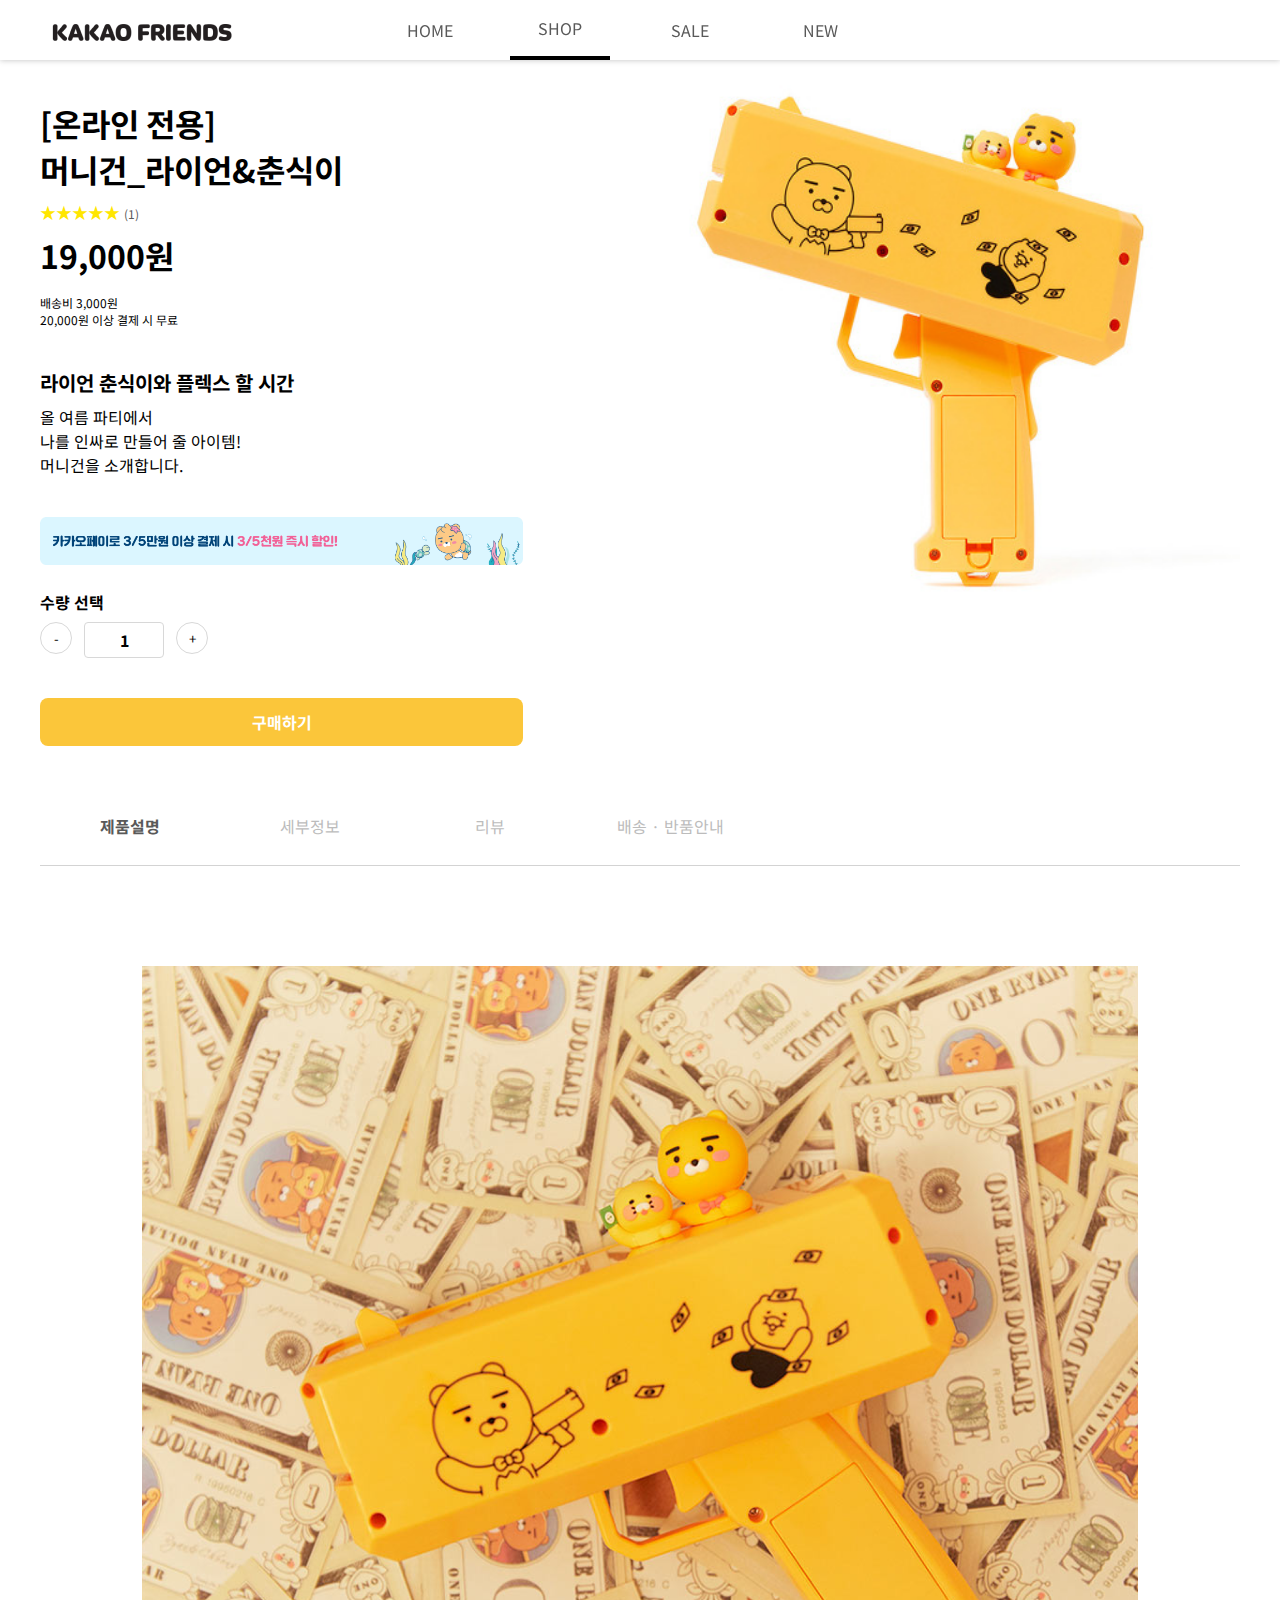
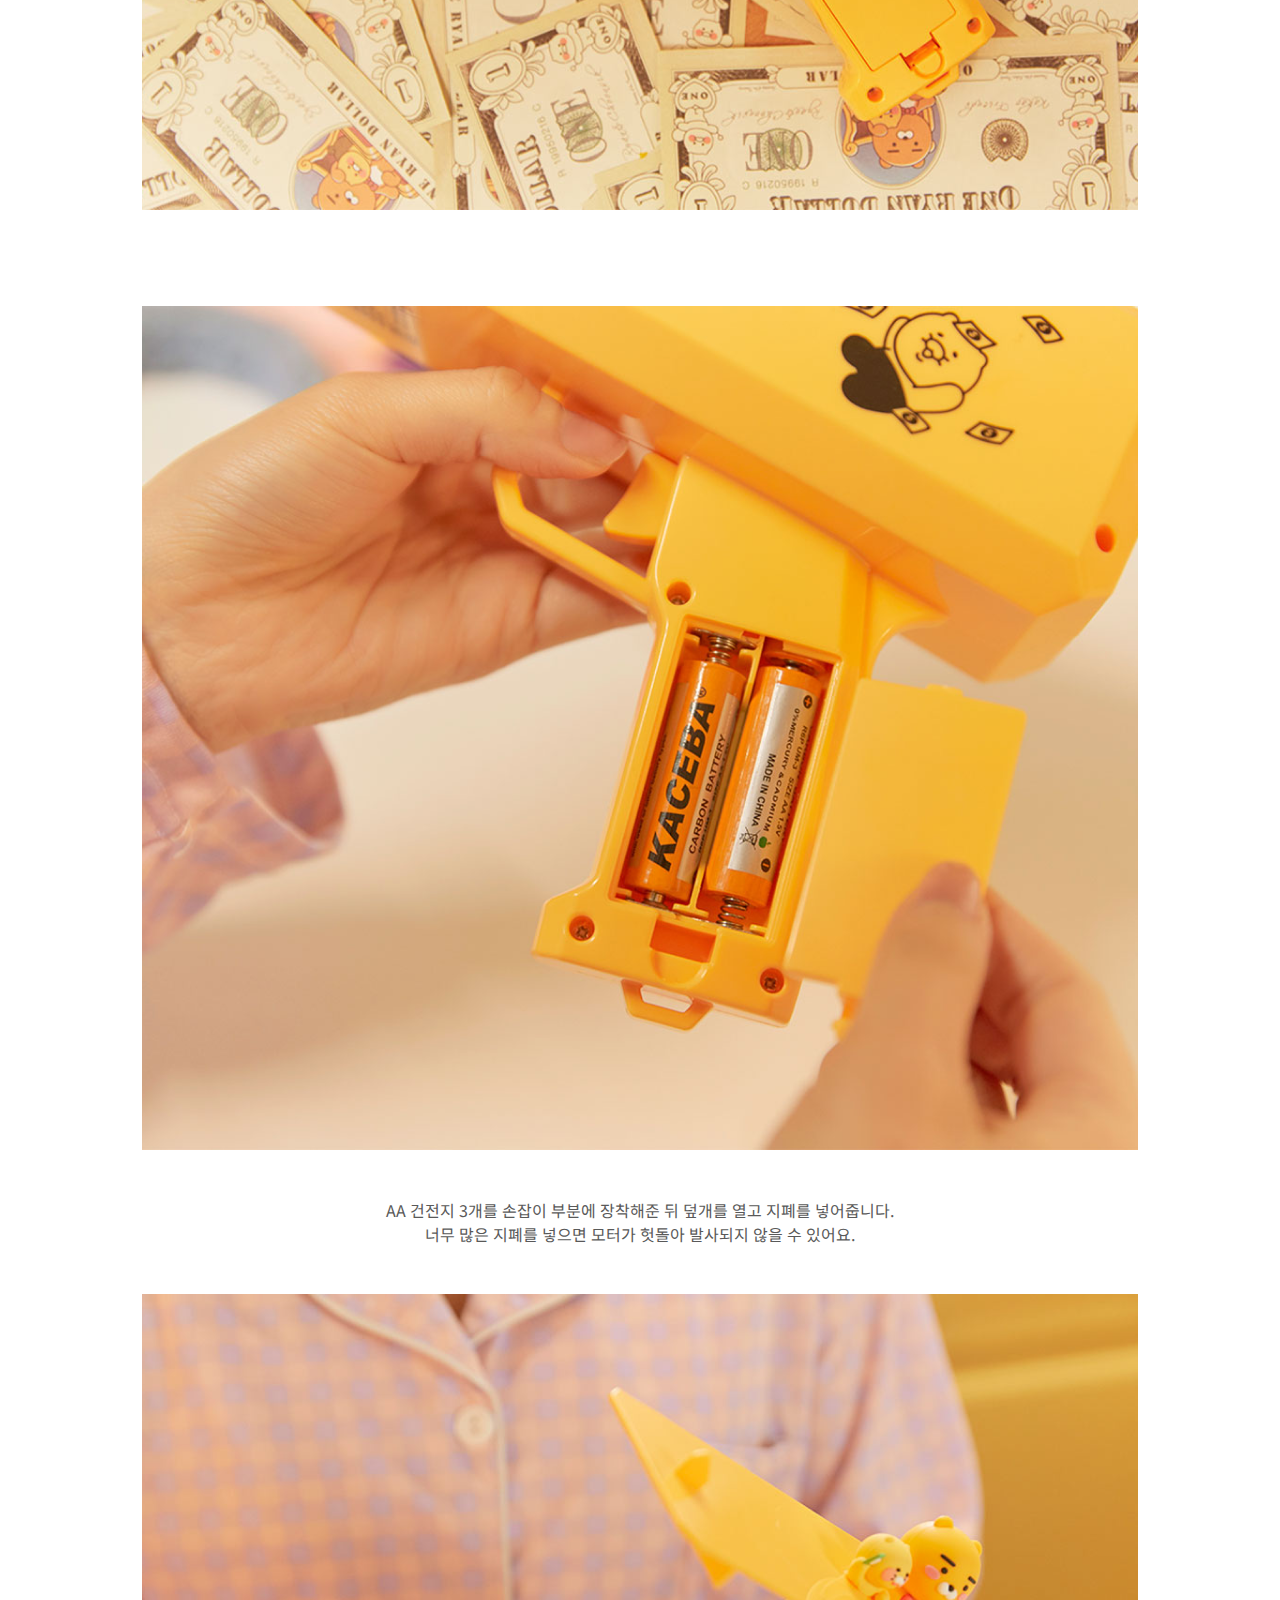
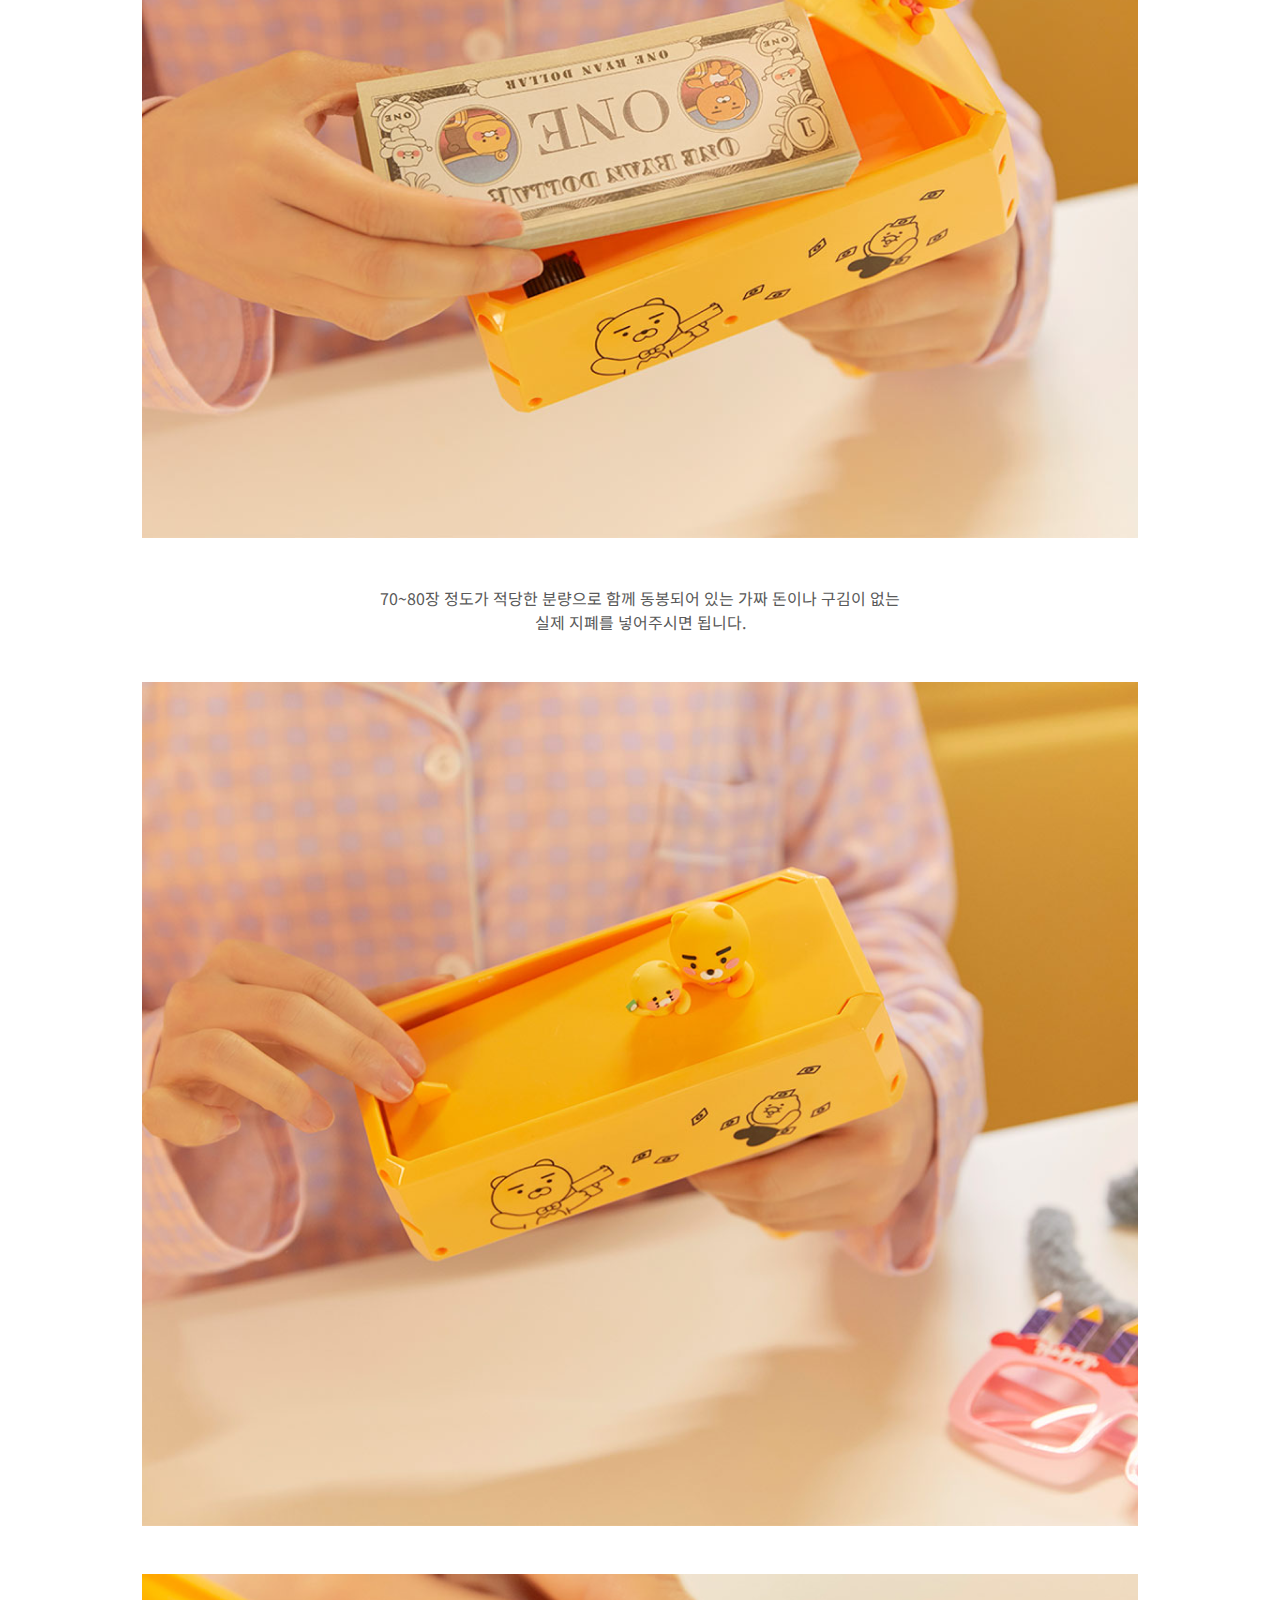
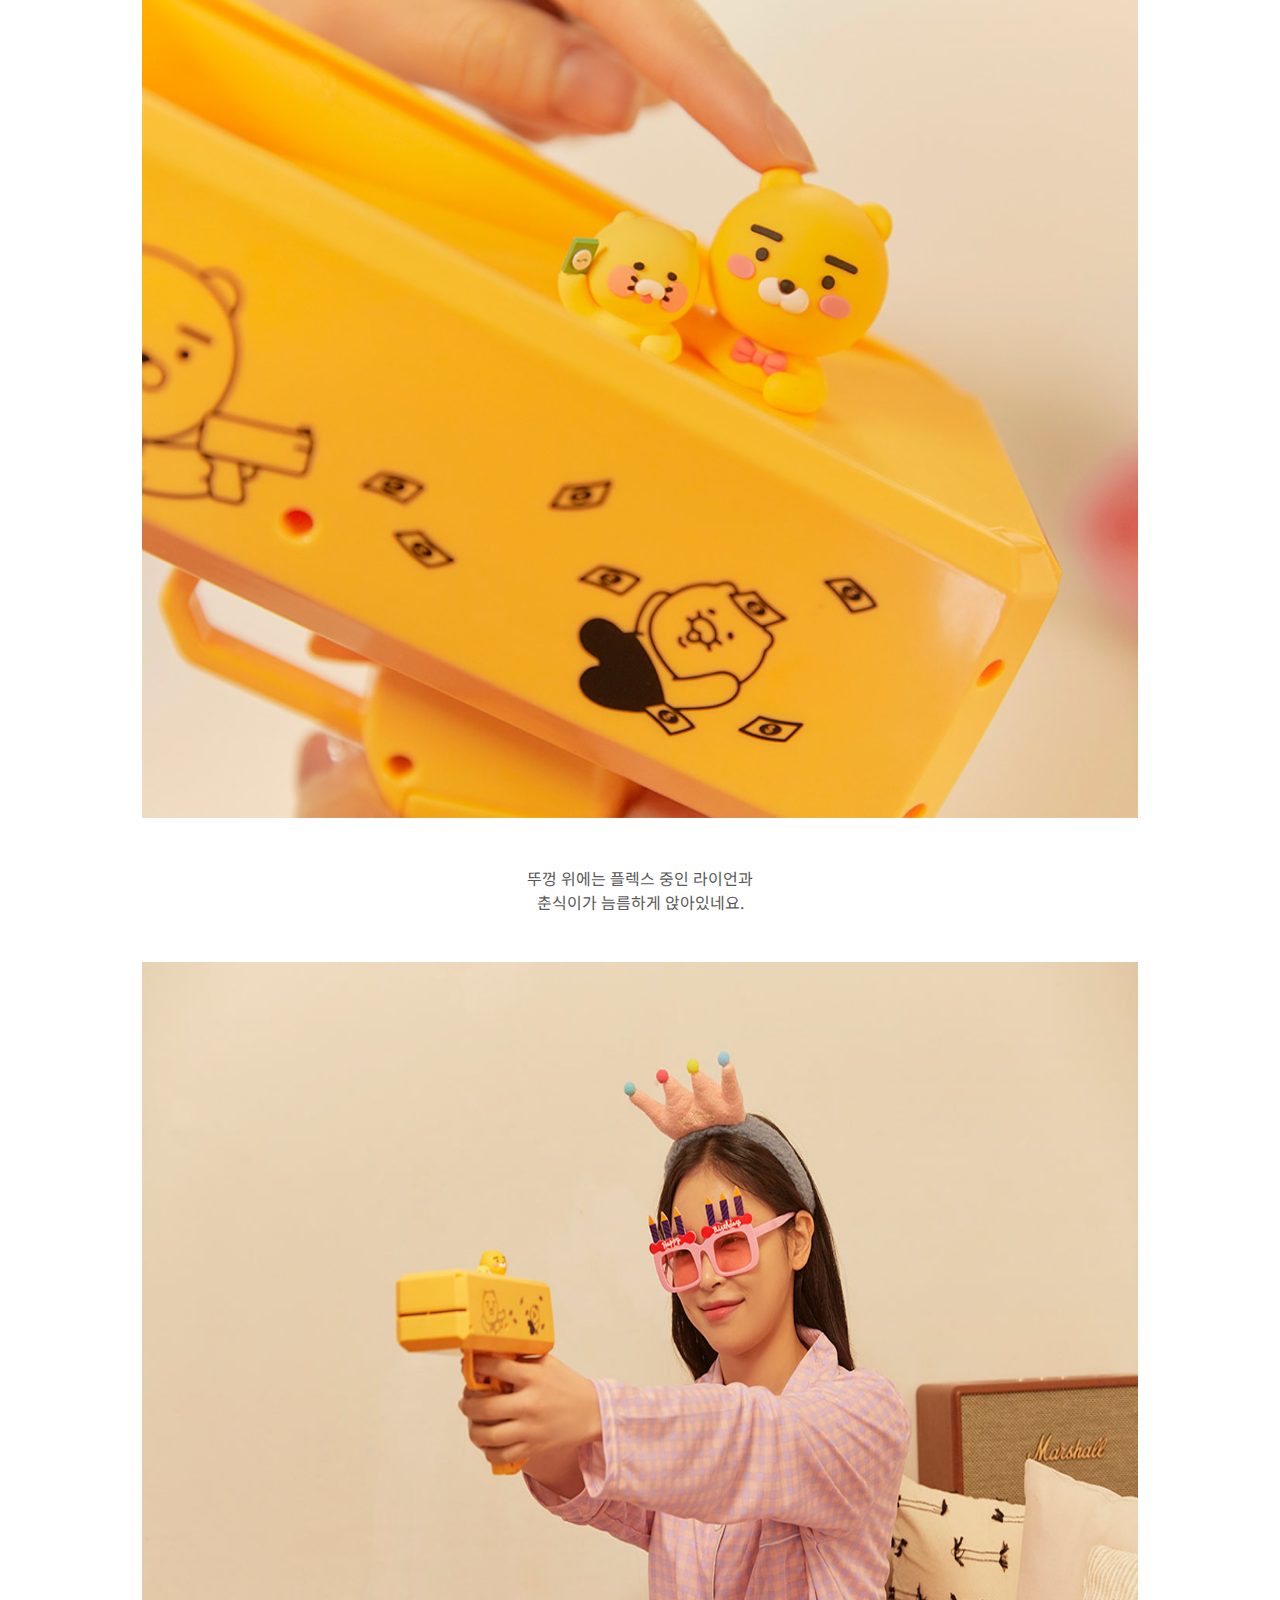
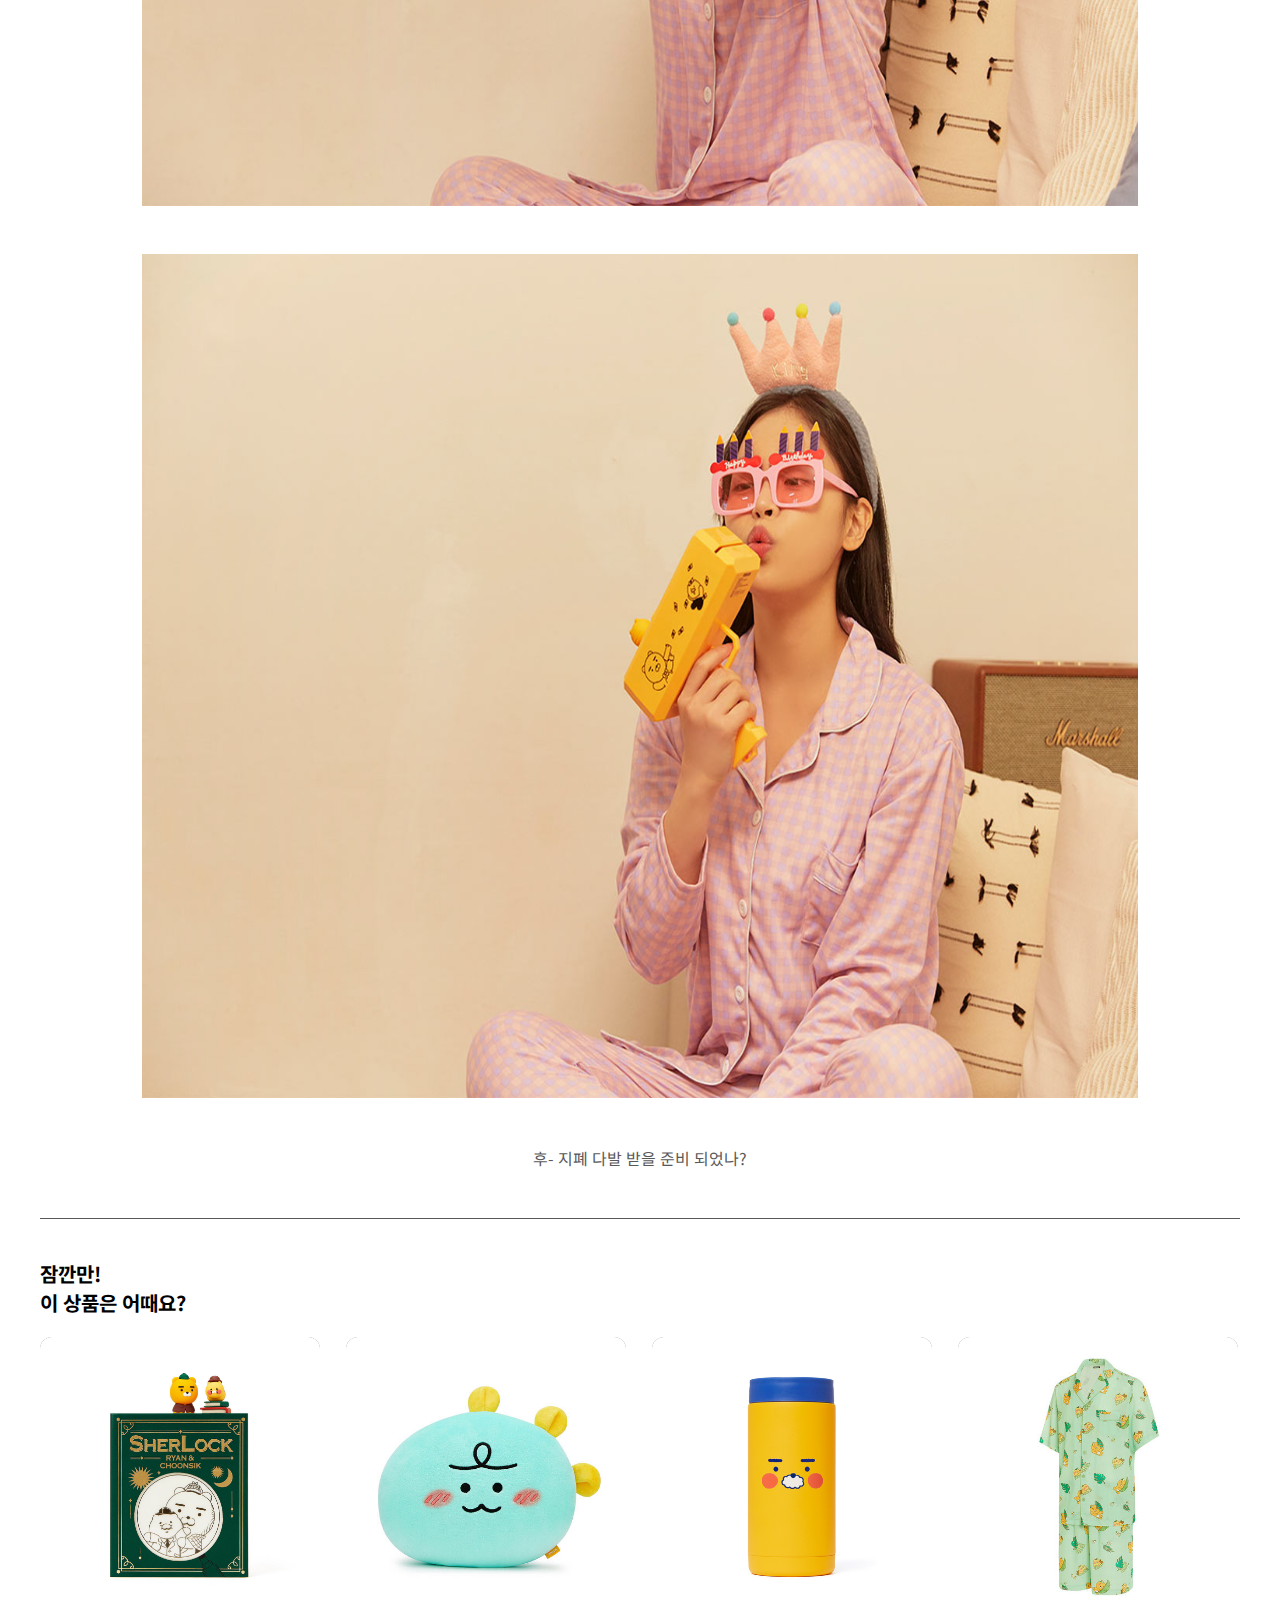
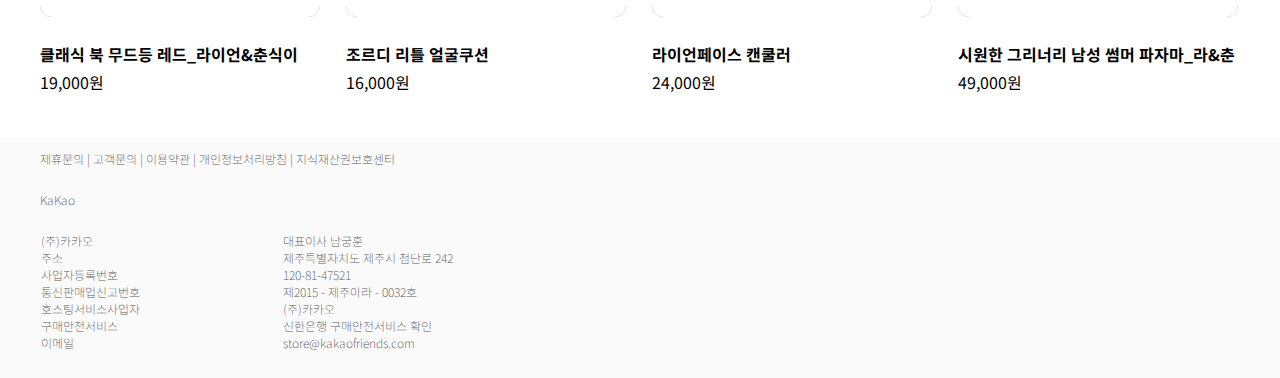
==== product-detail.html @ ec7b645e "Add files via upload" ====
<!DOCTYPE html>
<html lang="en">
<head>
    <meta charset="UTF-8">
    <meta http-equiv="X-UA-Compatible" content="IE=edge">
    <meta name="viewport" content="width=device-width, initial-scale=1.0">
    <title>카카오 프렌즈샵</title>
    <link rel="stylesheet" href="./style.css">
    <link rel="preconnect" href="https://fonts.googleapis.com">
<link rel="preconnect" href="https://fonts.gstatic.com" crossorigin>
<link href="https://fonts.googleapis.com/css2?family=Noto+Sans+KR:wght@100;300;400;500;700&display=swap" rel="stylesheet">
<link rel="shortcut icon" href="favicon.ico" type="image/x-icon">
<link rel="icon" href="favicon.ico" type="image/x-icon">
</head>
<body>
    <nav class="detailPage-nav">
        <img src="./assets/img_logo.png" alt="logo" class="logo">
        <div class="nav-a-group">
            <a href="./index.html">HOME</a>
            <a href="./product-list.html" class="now-page">SHOP</a>
            <a href="#">SALE</a>
            <a href="#">NEW</a>
        </div>
    </nav>
    <section class="hero-ProductInfo-main">
       <div class="Product-textinfo">
        <div class="product-title">
            <h1>[온라인 전용] <br/>
                머니건_라이언&춘식이</h1>
                <div class="product-grade">★★★★★ <span>(1)</span></div>
                <h3 class="product-price">19,000원</h3>
                <div class="product-deliverPrice">
                    배송비 3,000원 <br/>
                    20,000원 이상 결제 시 무료
                </div>
           </div>
    
            <div class="product-desc">
                <h4>
                    라이언 춘식이와 플렉스 할 시간
                </h4>
                <p>
                    올 여름 파티에서 <br/>
                    나를 인싸로 만들어 줄 아이템! <br/>
                    머니건을 소개합니다.
                </p>
            </div>

            <div class="eventbanner">
                <img src="./assets/img_eventbanner.png" alt="">
            </div>
            
            <div class="Select-quantity">
                <span>수량 선택</span>
                <div class="product-number-ControlBtn">
                    <button class="btn-minus" id="minusBtn">-</button>
                    <div class="number" id="result">1</div>
                    <button class="btn-plus" id="plusBtn">+</button>
                </div>
            </div>

    
            <button class="button-buy">구매하기</button>
       </div>
       <div class="product-imginfo">
           <img src="./assets/img_product0.jpg" alt="">
       </div>
    </section>

    <section class="ProductInfo-sub">
        <div class="sub-navbar">
            <a href="#">제품설명</a>
            <a href="#">세부정보</a>
            <a href="#">리뷰</a>
            <a href="#">배송 · 반품안내</a>
        </div>

        <div class="sub-desc">
            <div class="img-desc-set">
                <img src="./assets/img_detailPage1.png" alt="">
                <p>
                </p>
                <img src="./assets/img_detailPage2.png" alt="">
                <p>AA 건전지 3개를 손잡이 부분에 장착해준 뒤 덮개를 열고 지폐를 넣어줍니다.<br />
                    너무 많은 지폐를 넣으면 모터가 헛돌아 발사되지 않을 수 있어요.</p>
                <img src="./assets/img_detailPage3.png" alt="">
                <p>70~80장 정도가 적당한 분량으로
                    함께 동봉되어 있는 가짜 돈이나 구김이 없는 <br/>
                    실제 지폐를 넣어주시면 됩니다.</p> 
                <img src="./assets/img_detailPage4.png" alt="">
                <img src="./assets/img_detailPage5.png" alt="">
                <p>뚜껑 위에는 플렉스 중인 라이언과 <br/>
                    춘식이가 늠름하게 앉아있네요.</p> 
                <img src="./assets/img_detailPage7.jpg" alt="" class="minSizeimg">
                <img src="./assets/img_detailPage6.jpg" alt="" class="minSizeimg">
                <p>후- 지폐 다발 받을 준비 되었나?
                </p> 
            </div>

            <div class="product-recommend">
                <h3 class="recommendTitle">잠깐만! <br/>
                이 상품은 어때요?</h3>
                <div class="product-group">
                    <div class="product">
                        <img src="./assets/img_product2.png" alt="" >
                        <h3 class="product-name">클래식 북 무드등 레드_라이언&춘식이</h3>
                        <p>19,000원</p>
                    </div>
    
                    <div class="product">
                        <img src="./assets/img_product11.jpg" alt="" >
                        <h3 class="product-name">조르디 리틀 얼굴쿠션</h3>
                        <p>16,000원</p>
                    </div>
    
                    <div class="product">
                        <img src="./assets/img_product3.png" alt="" >
                        <h3 class="product-name">라이언페이스 캔쿨러</h3>
                        <p>24,000원</p>
                    </div>
    
                    <div class="product">
                        <img src="./assets/img_product7.jpg" alt="" >
                        <h3 class="product-name">시원한 그리너리 남성 썸머 파자마_라&춘</h3>
                        <p>49,000원</p>
                    </div>
                </div>
       
                </div> 
            </div>
        </div>
    </section>
    <footer>
        <p>
            제휴문의 | 고객문의 | 이용약관 | 개인정보처리방침 | 지식재산권보호센터
        </p>
        <p> KaKao </p>
     <div class="footer-bottom-contents">
        <p class="title">
            (주)카카오<br/>
            주소<br/>
            사업자등록번호<br/>
            통신판매업신고번호<br/>
            호스팅서비스사업자<br/>
            구매안전서비스<br/>
            이메일
         </p>
         <p class="desc">
            대표이사 남궁훈<br/>
            제주특별자치도 제주시 첨단로 242<br/>
            120-81-47521<br/>
            제2015 - 제주아라 - 0032호<br/>
            (주)카카오<br/>
            신한은행 구매안전서비스 확인<br/>
            store@kakaofriends.com
         </p>
     </div>
    </footer>

    <script>
        const minusButton = document.getElementById('minusBtn')
        const plusButton = document.getElementById('plusBtn')
        const result = document.getElementById('result')

        let number = 1;

        plusButton.addEventListener("click", function(){
            number = number + 1;
            result.innerHTML = number;
        })

        minusButton.addEventListener("click", function(){
            number = number - 1;
            result.innerHTML = number;
        })
    </script>
</body>
</html>
---- style.css ----
*{
    margin: 0;
    padding: 0;
    box-sizing: border-box;
    font-family: 'Noto Sans KR', sans-serif;
}

body{
    overflow-x: hidden;
}

hr{
    margin-bottom: 40px;
}

.section-line{
    width: 100vw;
    height: 20px;
    background-color: #D9D9D9;

    margin-bottom: 100px;
}

/* [mainPageCss] */

nav {
    width: 100vw;
    height: 60px;
    display: flex;
    align-items: center;
    justify-content: center;
    position: fixed;
    background-color: #fff;
    box-shadow: 0px 0px 6px rgba(0, 0, 0, 0.25);
}

.logo {
    position: absolute;
    top: 4px;
    left: 40px;
}

nav a {
    display: flex;
    align-items: center;
    justify-content: center;
    width: 100px;
    height: 60px;
    text-decoration: none;
    text-align: center;
    font-size: 16px;
    color: #595959;
    flex-direction: column;
    margin-right: 30px;
    transition: all 200ms;
}

.now-page{
    border-bottom: 4px solid #000;
}

nav a:hover{
    border-bottom: 4px solid #000;
    color: #000;
}

.nav-a-group{
    display: flex;
    align-items: center;
    justify-content: center;
}



.banner{
    width: 100vw;
    width: 100vw;
    height: 428px;
    background-image: url(./assets/img_banner.png);
    background-position: center center;
    padding-top: 56px;
    margin-bottom: 44px;
}

.shopbanner{
    width: 100vw;
    height: 428px;
    background-image: url(./assets/img_shopbanner.png);
    background-position: cover;
    background-size: 100% 100%;
    padding-top: 60px;
    margin-bottom: 44px;
}

.shopbannerTitle{
    width: 100vw;
    max-width: 1200px;
    margin-left: auto;
    margin-right: auto;
    text-align: left;
    font-size: 28px;
    color: #fff;
    font-weight: 400;
    padding-top: 32px;
}

.shopbannerTitle span {
    font-weight: 700;
}

.bannerTitle{
    text-align: center;
    font-size: 20px;
    color: #7D7D7D;
    font-weight: 400;
    padding-top: 44px;
}

.bannerTitle span {
    font-size: 28px;
    color: #000;
    font-weight: 700;
}

.section1,
.section2,
.section3{
    max-width: 1200px;
    margin-right: auto;
    margin-left: auto;
}


.section3TItle{
    font-size: 40px;
    text-align: center;
    margin-bottom: 12px;
}

.hero-header-title h1{
    font-size: 28px;
    text-align: center;
    margin-top: 100px;
    margin-bottom: 48px;
}

.Product-Cards{
    display: flex;
    margin-bottom: 60px;
}

.Product-card{
    margin-right: 30px;
    margin-bottom: 36px;    
}

.Product-card img{
    width: 380px;
    height: 380px;
    margin-bottom: 8px;
    cursor: pointer;
}

.Product-card h2{
    font-size: 20px;
    margin-bottom: 4px;
}

.Product-card p {
    font-size: 16px;
    max-width: 377px;
}

.section1 a,
.section2 a,
.section3 a{
    display: flex;
    align-items: center;
    justify-content: center;

    width: 380px;
    height: 60px;

    margin-left: auto;
    margin-right: auto;
    margin-bottom: 100px;

    color: #937474;
    font-weight: 600px;
    text-align: center;
    text-decoration: none;

    border: 2px solid #937474;
    border-radius: 8px;

    transition: all 200ms;
}

.section1 a:hover,
.section2 a:hover,
.section3 a:hover{
    background-color: #937474;
    color: #fff;
}


.friends-info-title{
    text-align: center;
    margin-bottom: 40px;
}

.friends-info-title h1{
    font-size: 28px;
    margin-bottom: 20px;
}

iframe{
    width: 782px;
    height: 440px;
    
    margin-top: 40px;
    margin-bottom: 40px;
}

.friend-ProfileCards{
    max-width: 1200px;
    margin-bottom: 60px;

    display: flex;
    flex-wrap: wrap;
    align-items: center;
    justify-content: center;

}

.profile-card{
    margin-left: 10px;
    margin-right: 10px;
    margin-bottom: 28px;

    cursor: pointer;
}


.profile-card img{
    display: block;
    width: 175px;
    height: 175px;
    border-radius: 200px;
    margin-bottom: 20px;
    transition: all 200ms;
}

.profile-card img:hover{
    width: 180px;
    height: 180px;
    filter: drop-shadow(-4px -2px 10px rgba(0, 0, 0, 0.25)) drop-shadow(2px 4px 10px rgba(0, 0, 0, 0.25));
}

.profile-card p {
    font-size: 18px;
    text-align: center;
    font-weight: 700;
    color: #2D2D2D;
}


.section3TItle{
    margin-bottom: 20px;
}

.ShopDesc{
    text-align: center;
    margin-bottom: 60px;
}

.product-group{
    display: flex;
}

.product-info{
    max-width: 380px;
    margin-right: 30px;
    margin-bottom: 100px;

    cursor: pointer;
}

.product-img{
    background-image: url(./assets/img_shopProduct1.png);
    width: 380px;
    height: 520px;
    background-color: grey;
    border-radius: 12px;
    margin-bottom: 24px;
    background-repeat: no-repeat;
    background-position: center;
    background-size: cover;
    transition: all 500ms;
}

.img-2{
    background-image: url(./assets/img_shopProduct2.png);
}

.img-2:hover{
    background-image: url(./assets/img_shopProduct2-2.jpg);
}

.img-3{
    background-image: url(./assets/img_shopProduct3.png);
}

.img-3:hover{
    background-image: url(./assets/img_shopProduct3-2.jpg);
}


.img-1:hover{
    background-image: url(./assets/img_shopProduct1-2.jpg);
    background-size: cover;
    background-position: center;
}

.product-info img{
    width: 380px;
    height: 520px;
    background-color: grey;
    border-radius: 12px;
    margin-bottom: 24px;
}

.product-name{
    font-size: 20px;
    margin-bottom: 4px;
    font-weight: 700;
}

.price {
    font-size: 16px;
    text-align: left;
}

.section3 a {
    margin-bottom: 180px;
}

footer {
    width: 100vw;
    height: 240px;
    background-color: #FAFAFA;
}

footer p{
    max-width: 1200px;
    margin-left: auto;
    margin-right: auto;
    font-size: 12px;
    font-weight: 200;
    padding-top: 12px;
    color: #595959;
    margin-bottom: 12px;
}

.footer-bottom-contents{
    display: flex;
    align-items: start;
    justify-content: start;
    max-width: 1200px;
    margin-left: auto;
    margin-right: auto;
}

.title,.desc {
    width: 20%;
    margin-left: 1px;
    margin-right: 1px;
}

/* [ProductListPage Css] */

.Product-list{
    max-width: 1200px;
    margin-left: auto;
    margin-right: auto;
    margin-right: auto;
}

.Product-list h1{
    font-size: 28px;
    margin-bottom: 12px;
}

.Search-filter-flex{
    display: flex;
}

.Search {
    position: relative;
    width: 50%;
    height: 36px;
    display: flex;
    align-items: center;
    justify-content: end;
}

.Search input{
    width: 380px;
    height: 100%;
    border: solid 1px #5A5A5A;
    color: #5A5A5A;
    border-radius: 12px;
    padding-left: 12px;
}

.Search img{
    position: absolute;
    right: 12px;
    top: 6px;
}

.Product-filter{
    width: 50%;
    margin-bottom: 12px;
    display: flex;
    text-decoration: none;
}

.now-Select{
    color: #000;
    font-weight: 700;
    display: block;
    text-decoration: none;
}

.non-select{
    display: block;
    text-decoration: none;
    margin-bottom: 28px;
    color: #989898;
    transition: all 200ms;
}

.non-select:hover{
    color: #000;
    font-weight: 700;
}

.Product-filter span{
    color: #989898;
    margin-left: 4px;
    margin-right: 4px;
}


.product{
    max-width: 380px;
    margin-right: 30px;
    margin-bottom: 100px;
}

.product img{
    width: 280px;
    height: 280px;
    background-color: grey;
    border-radius: 12px;
    margin-bottom: 20px;

    transition: all 200ms;

    cursor: pointer;
}

.product img:hover{
    width: 282px;
    height: 282px;
    filter: drop-shadow(0px 2px 4px rgba(0, 0, 0, 0.25));
}

.product h3{
    font-size: 16px;
    font-weight: 700;
}

.more-info a{
    text-decoration: none;
    color: #5A5A5A;
    font-size: 12px;
    font-weight: 700;
}

.Product-Group{
    max-width: 1200px;
    display: flex;
    align-items: center;
    justify-content: start;
    flex-wrap: wrap;
}

.product {
    max-width: 280px;
    margin-right: 26px;
    margin-bottom: 44px;
}

.product:nth-child(4),
.product:nth-child(8),
.product:nth-child(12)
{
    margin-right: 0;
}

.PageNumber{
    list-style-type: none;
    display: flex;
    align-items: center;
    justify-content: center;
    max-width: 1200px;
    width: 100vw;
    margin-bottom: 180px;
}

.PageNumber li{
    width: 40px;
    height: 40px;
    border: 1px solid #5A5A5A;
    border-radius: 4px;
    margin-left: 12px;
    display: flex;
    align-items: center;
    justify-content: center;

    transition: all 200ms;
}

.PageNumber li:hover,
.PageNumber li>a:hover{
    background-color: #5a5a5a;
    color: #fff;
}


.PageNumber li>a{
    text-decoration: none;
    color: #000;
}


.Page1{
    background-color: #5a5a5a;
}


.PageNumber .Page1 a{
    color: #fff;
}

/* [product-detailPage css] */

.detailPage-nav{
    margin-bottom: 60px;
}

.hero-ProductInfo-main{
    display: flex;
    max-width: 1200px;
    margin-left: auto;
    margin-right: auto;
}

.Product-textinfo{
    width: 50%;
}

.product-imginfo{
    width: 688px;
    height: 685px;
}

.product-imginfo img{
    width: 100%;
    height: 100%;
}

.product-title h1{
    font-size: 32px;
    padding-top: 100px;
    margin-bottom: 8px;
}

.product-grade{
    font-size: 16px;
    color: #FFE600;
    margin-bottom: 8px;
}

.product-grade span{
    color: #5A5A5A;
    font-size: 12px;
}

.product-price {
    font-size: 32px;
    margin-bottom: 16px;
}

.product-deliverPrice{
    font-size: 12px;
    margin-bottom: 40px;
}

.product-desc h4{
    font-size: 20px;
    margin-bottom: 8px;
    font-weight: 700;
}

.product-desc p {
    font-size: 16px;
    margin-bottom: 40px;
    font-weight: 400;
}

.eventbanner{
    margin-bottom: 20px;
}

.eventbanner img{
    width: 483px;
    height: 48px;
}

.Select-quantity{
    margin-bottom: 40px;
}

.Select-quantity span{
    display: block;
    margin-bottom: 8px;
    font-weight: 700;
}

.btn-plus,
.btn-minus{
    width: 32px;
    height: 32px;
    background-color: #fff;
    border: 1px solid #D8D8D8;
    border-radius: 32px;

    cursor: pointer;
}

.product-number-ControlBtn{
    display: flex;
}

.number{
    display: flex;
    align-items: center;
    justify-content: center;
    margin-right: 12px;
    margin-left: 12px;
}

.Select-quantity .number{
    width: 80px;
    height: 36px;
    font-size: 16px;
    font-weight: 700;
    text-align: center;
    border-radius: 4px;
    border: 1px solid #D8D8D8;
}

.button-buy{
    display: flex;
    align-items: center;
    justify-content: center;
    width: 483px;
    height: 48px;
    border-radius: 8px;
    background-color: #FBC63A;
    font-size: 16px;
    color: #fff;
    font-weight: 700;
    border: none;
    margin-bottom: 40px;
}

.ProductInfo-sub{
    max-width: 1200px;
    margin-left: auto;
    margin-right: auto;
}


.sub-navbar{
    width: 100%;

    height: 80px;
    border-bottom: 1px solid #D3D3D3;
    display: flex;

    margin-bottom: 100px;
}

.sub-navbar a {
    display: flex;
    align-items: center;
    justify-content: center;
    width: 180px;
    height: 80px;
    text-decoration: none;
    color: #BCBCBC;
}

.sub-navbar a:first-child{
    color: #595959;
    font-weight: 700;
}

.img-desc-set{
    display: flex;
    flex-direction: column;
    align-items: center;
    justify-content: center;
    text-align: center;
}

.img-desc-set img {
    width: 996px;
    height: 844px;
    background-color: #000;
    margin-bottom: 48px;
}

.minSizeimg{
    display: block;
    height: 744px;
}

.img-desc-set p{
    margin-bottom: 48px;
    font-size: 16px;
    color: #595959;
    font-weight: 400;
}

.product-recommend {
    border-top: 1px solid #595959;
}

.recommendTitle{
    font-size: 20px;
    margin-top: 40px;
    margin-bottom: 20px;
}
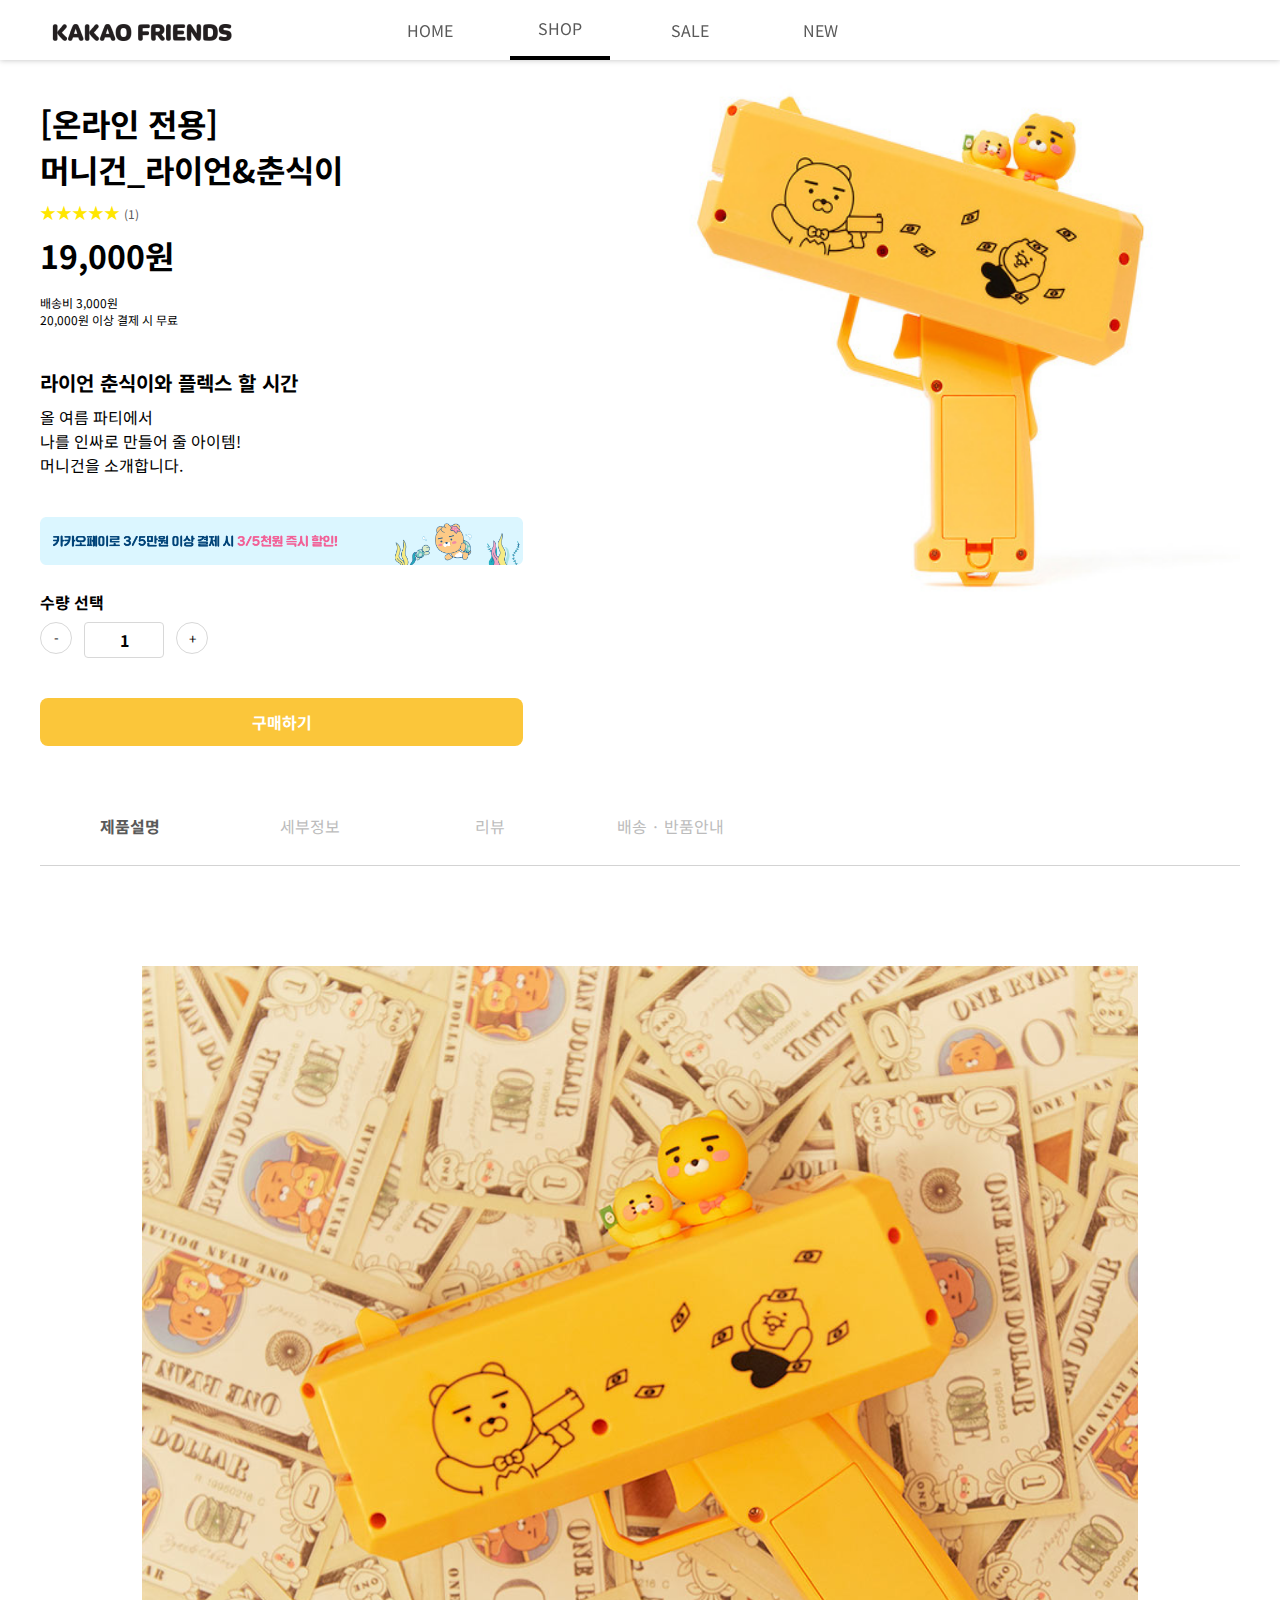
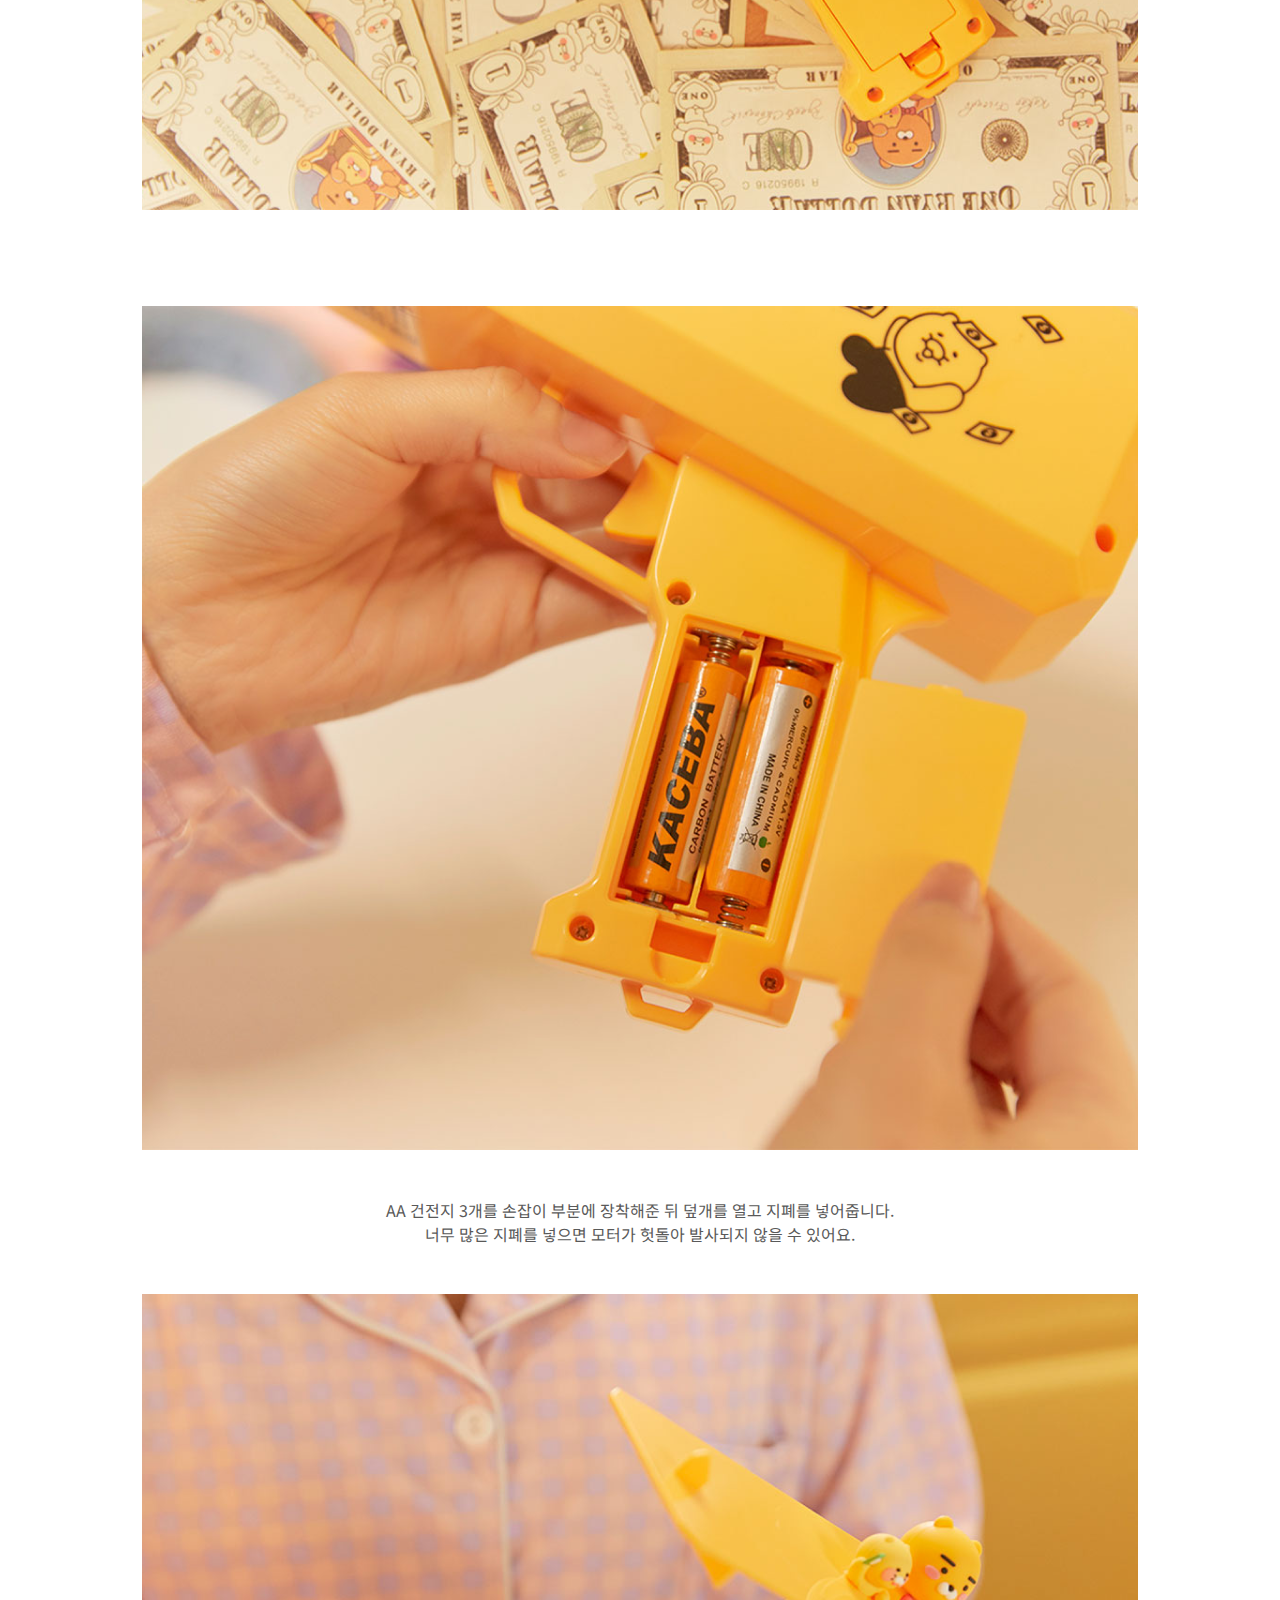
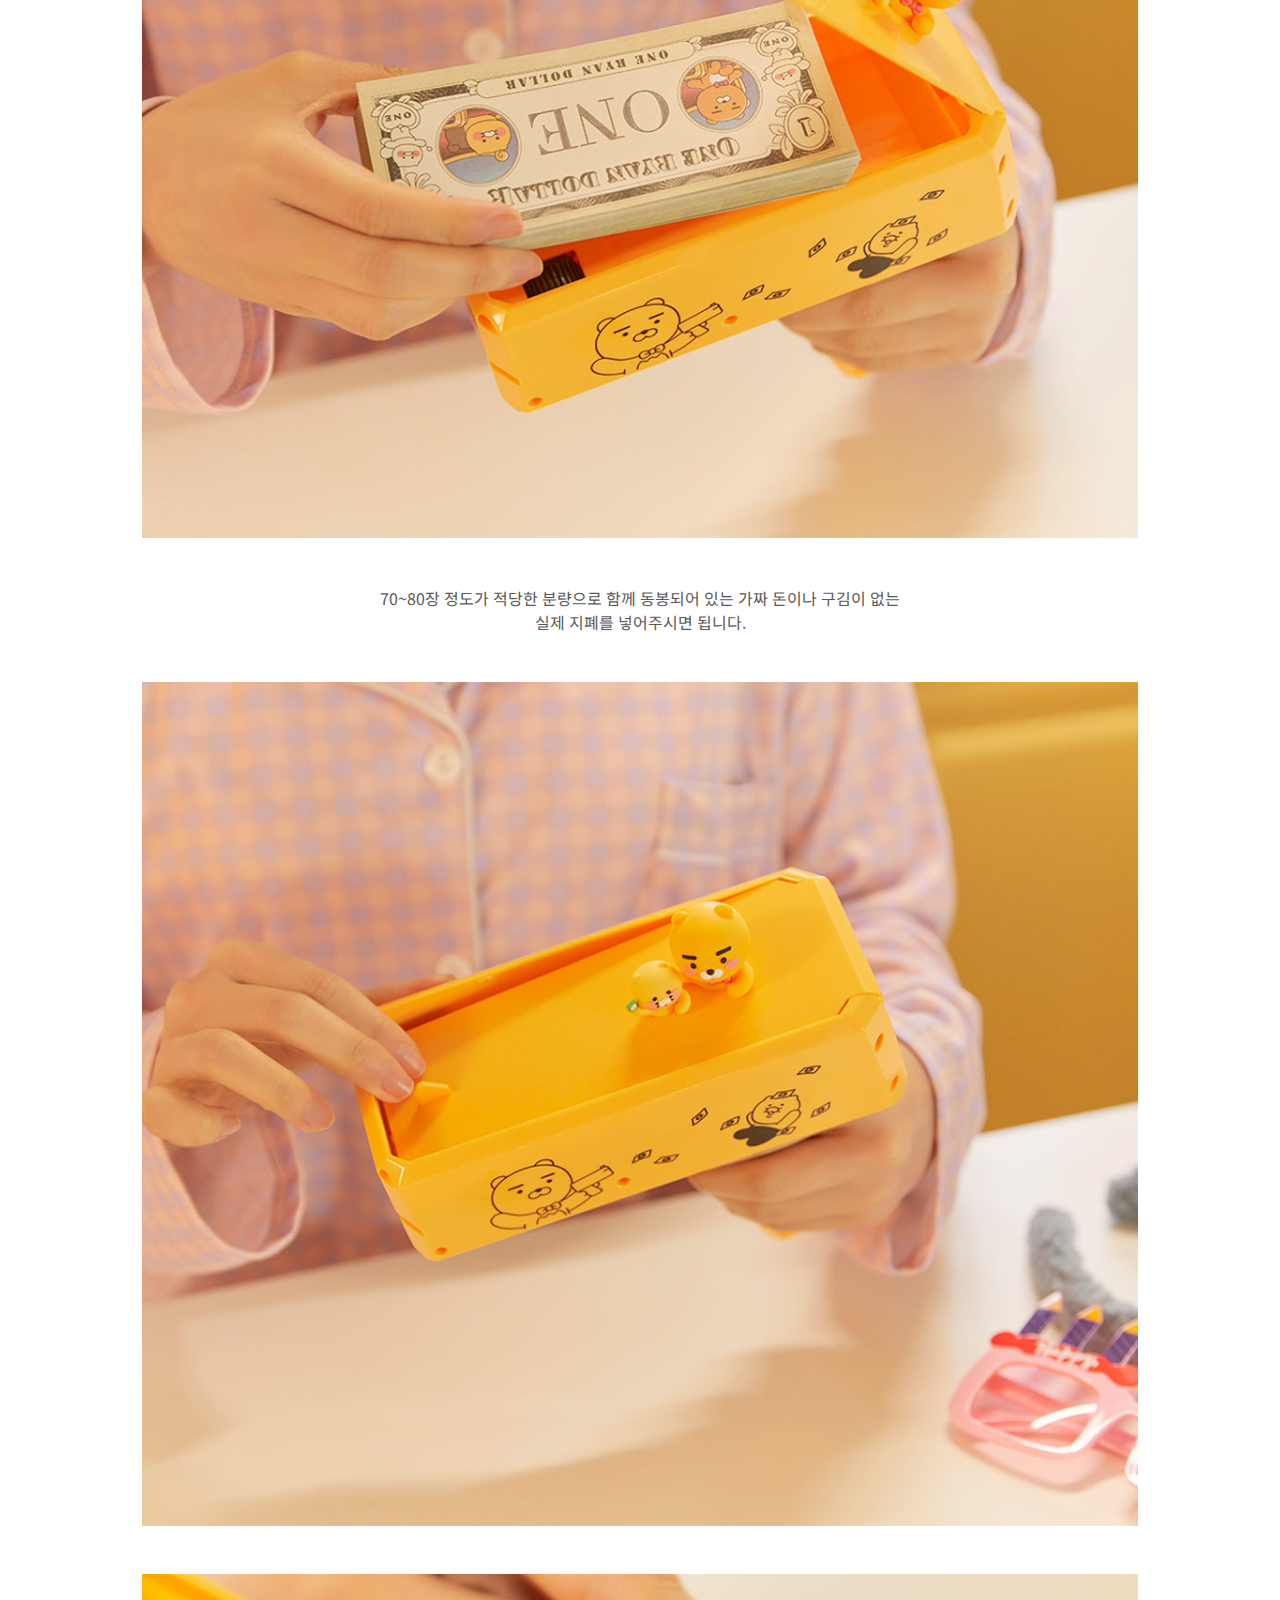
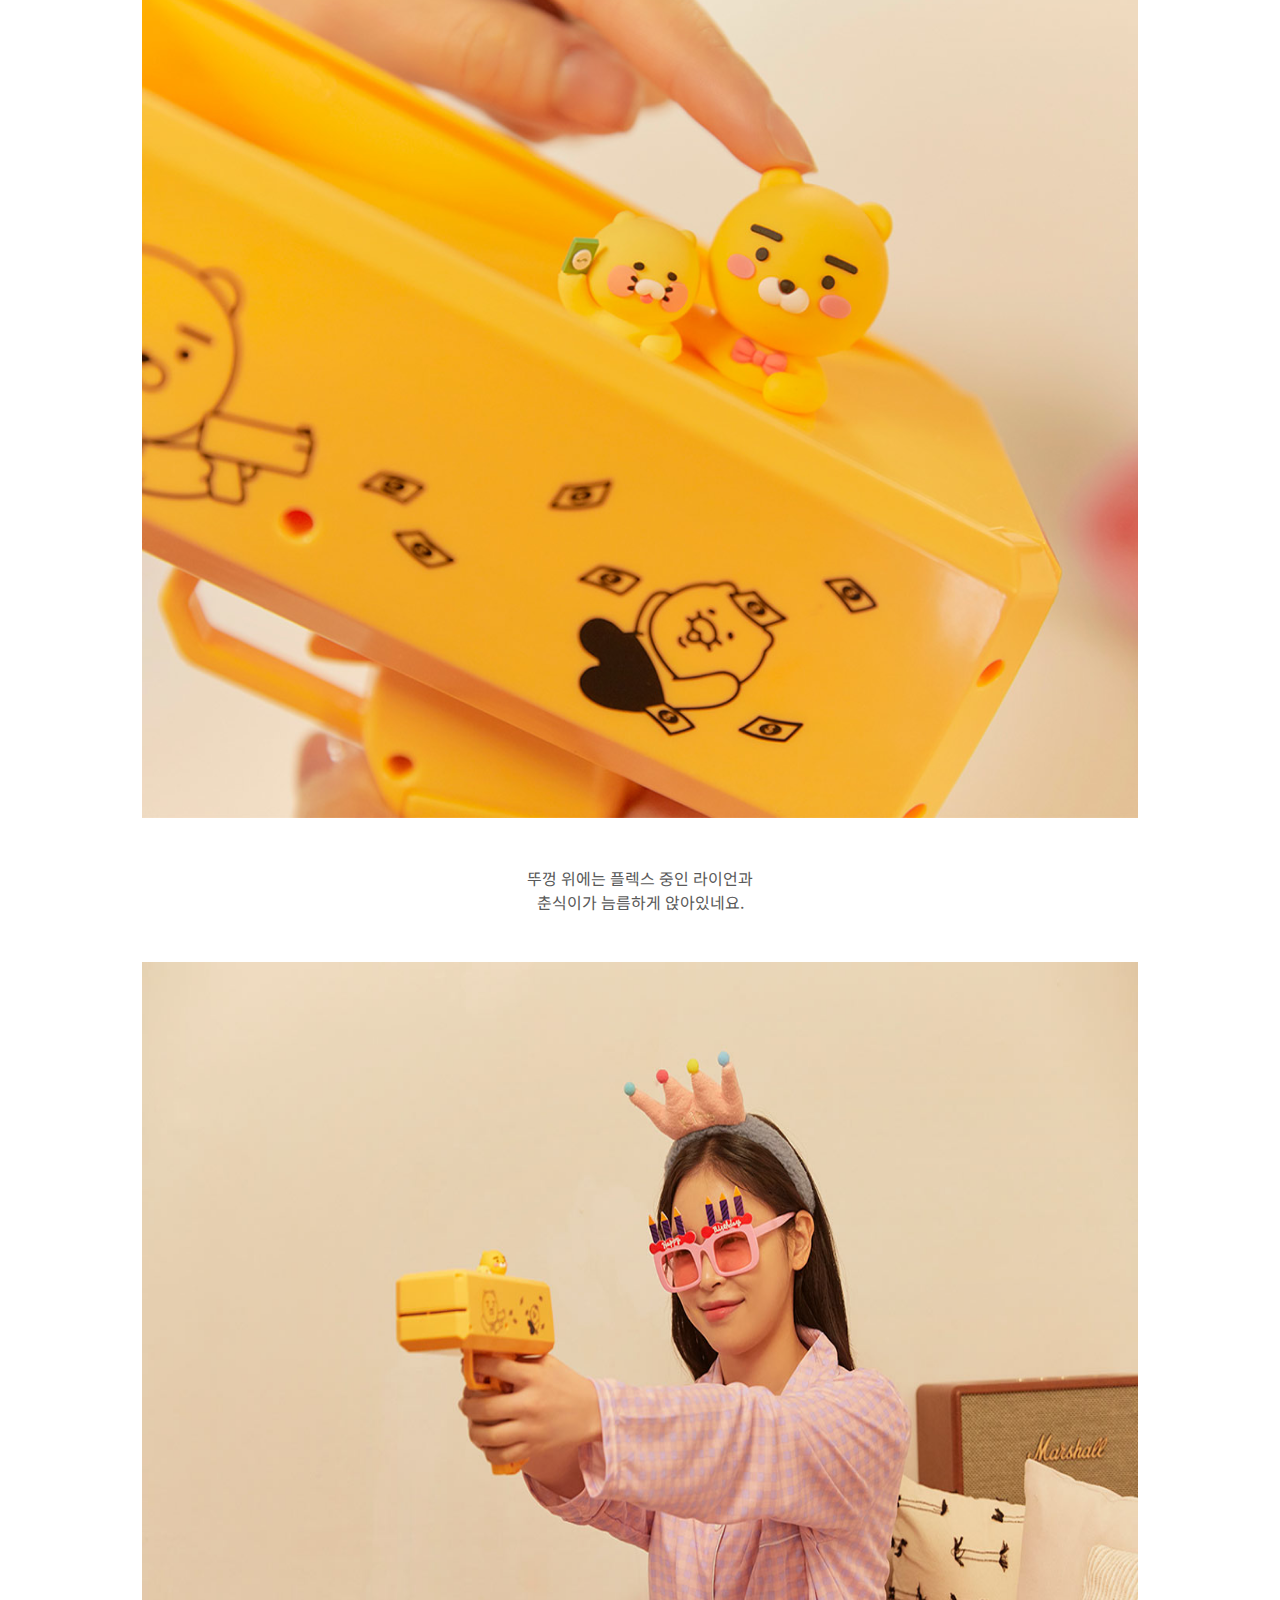
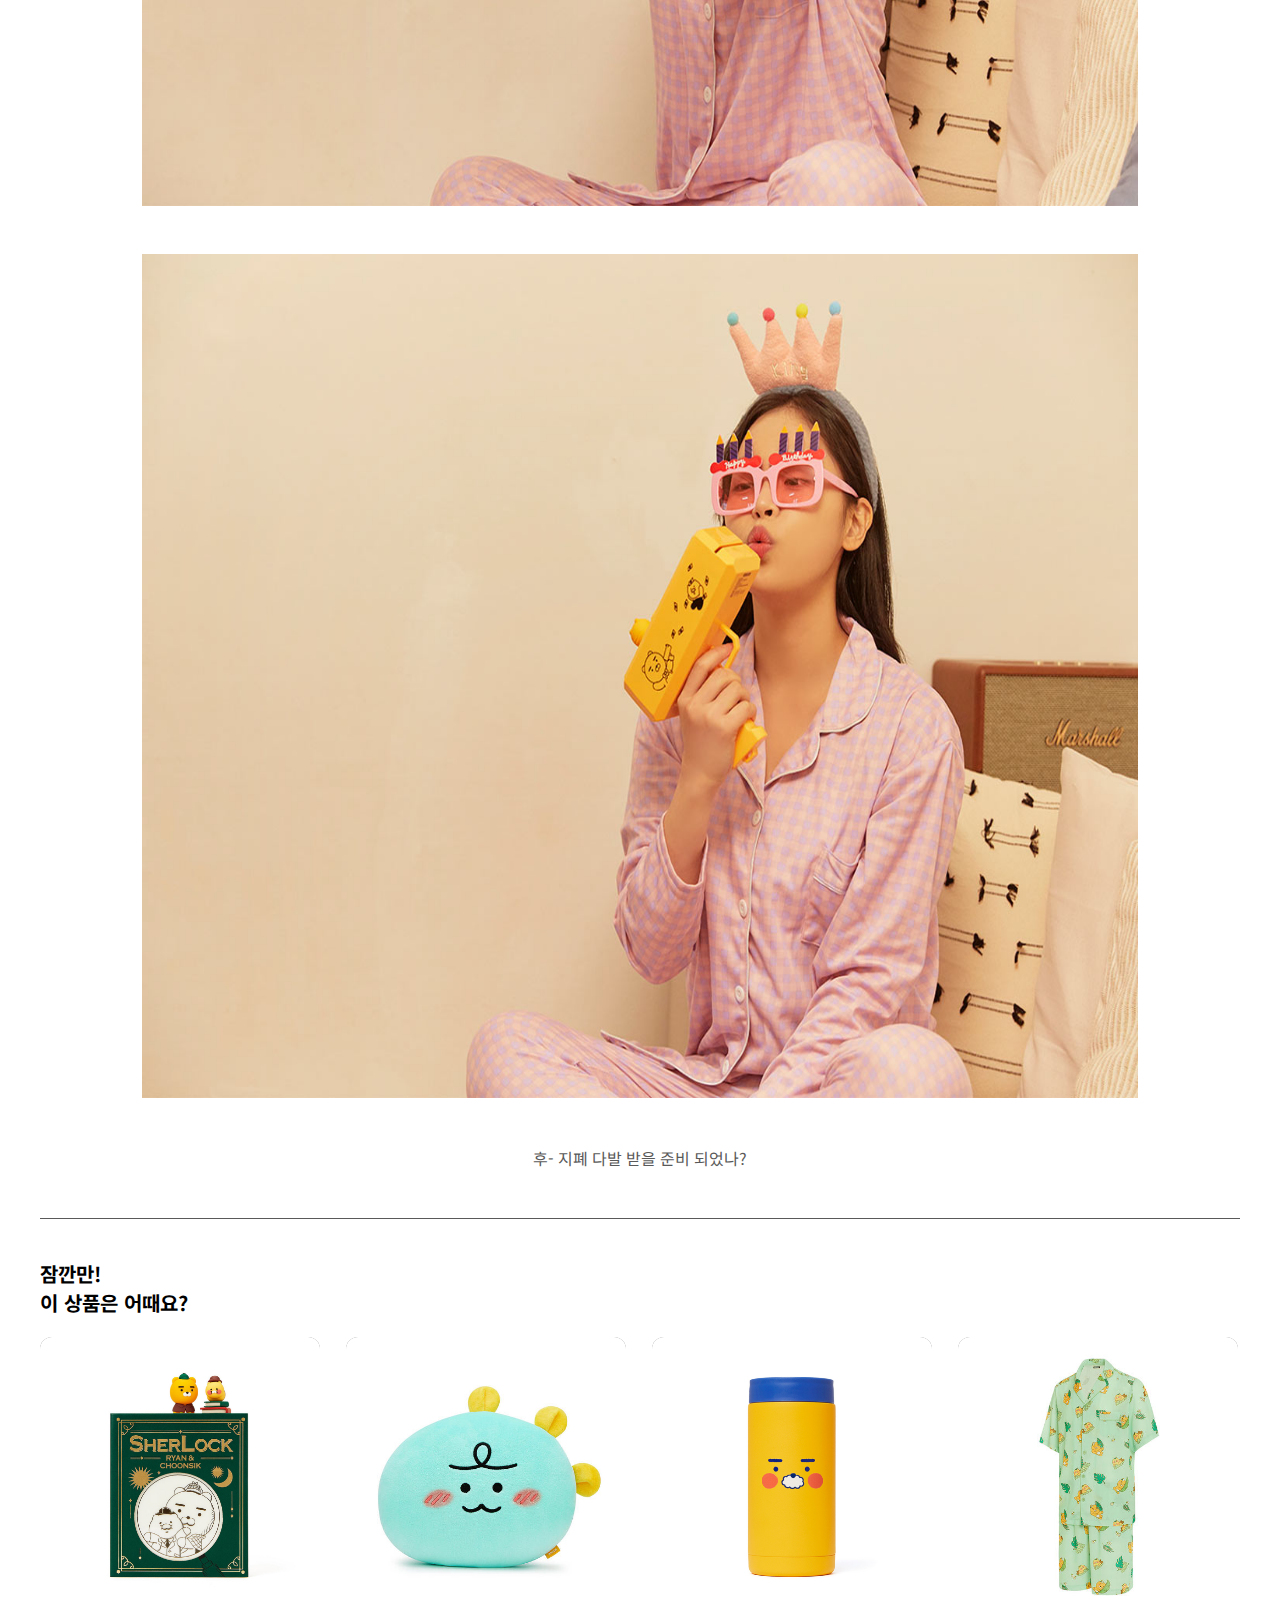
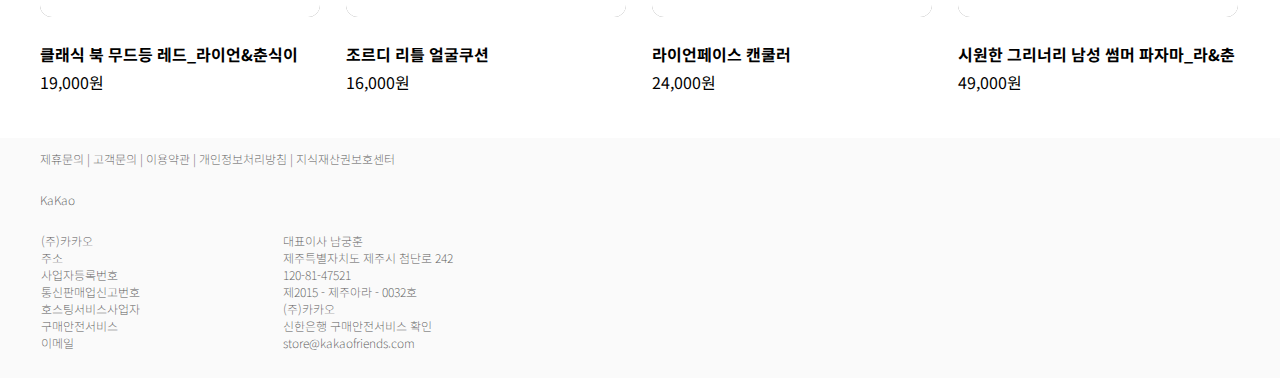
==== commit 005ae589: "Add files via upload" ====
--- a/product-detail.html
+++ b/product-detail.html
@@ -1,5 +1,5 @@
 <!DOCTYPE html>
-<html lang="en">
+<html lang="ko">
 <head>
     <meta charset="UTF-8">
     <meta http-equiv="X-UA-Compatible" content="IE=edge">
